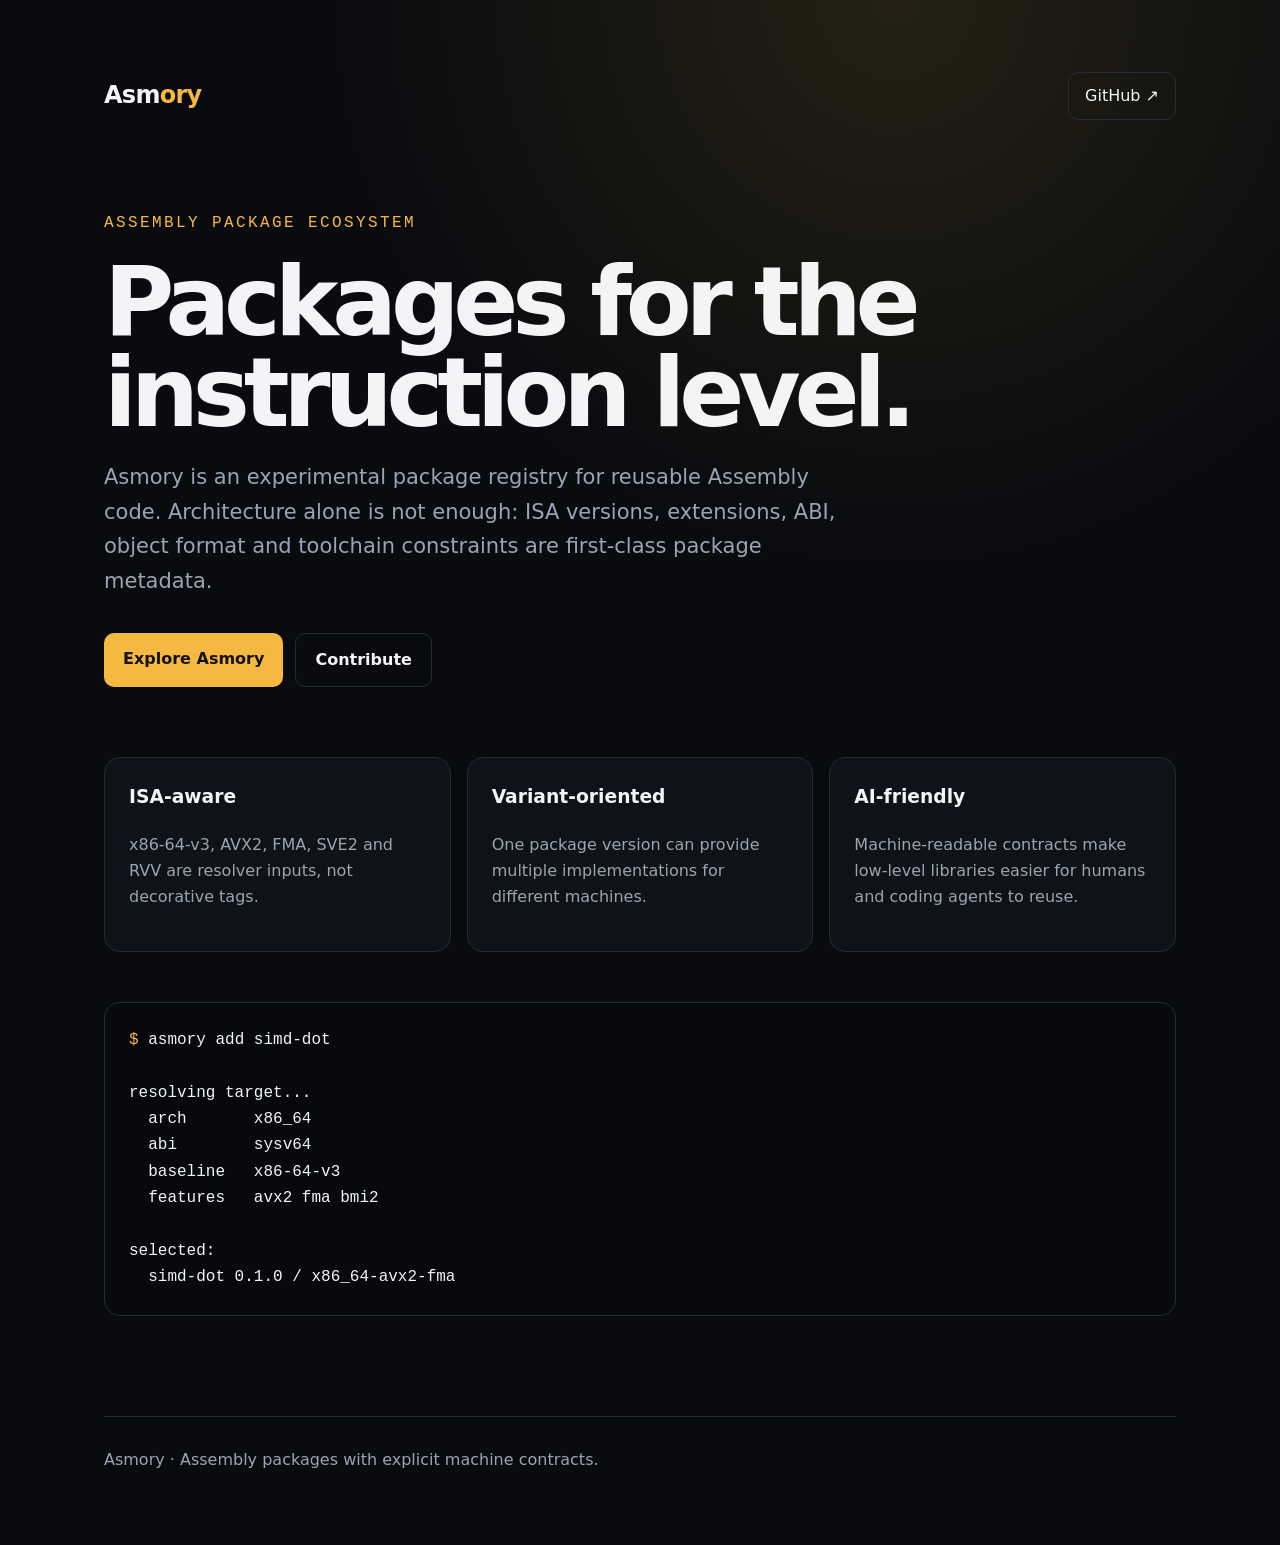
==== site/index.html @ ff079c2b "feat: bootstrap Asmory public project, CI and Pages" ====
<!doctype html>
<html lang="en">
<head>
<meta charset="utf-8">
<meta name="viewport" content="width=device-width,initial-scale=1">
<title>Asmory — Assembly Package Registry</title>
<meta name="description" content="A package registry and ecosystem for reusable Assembly code with explicit ISA and ABI constraints.">
<style>
:root{color-scheme:dark;--bg:#090b0f;--panel:#11151b;--line:#252b35;--text:#f3f4f6;--muted:#9aa4b2;--gold:#f5b942}
*{box-sizing:border-box}body{margin:0;background:radial-gradient(circle at 70% 0,#252013 0,transparent 35rem),var(--bg);color:var(--text);font:16px/1.65 system-ui,-apple-system,BlinkMacSystemFont,"Segoe UI",sans-serif}
main{max-width:1120px;margin:auto;padding:72px 24px}nav{display:flex;align-items:center;justify-content:space-between;margin-bottom:90px}
.logo{font-weight:800;font-size:24px;letter-spacing:-.03em}.logo span{color:var(--gold)}a{color:inherit;text-decoration:none}.github{border:1px solid var(--line);padding:10px 16px;border-radius:10px}
.hero{max-width:880px}.kicker{color:var(--gold);font-family:monospace;text-transform:uppercase;letter-spacing:.15em}
h1{font-size:clamp(48px,9vw,96px);line-height:.95;letter-spacing:-.065em;margin:20px 0}.lead{font-size:21px;color:var(--muted);max-width:760px}
.actions{display:flex;gap:12px;margin:34px 0 70px;flex-wrap:wrap}.button{padding:13px 19px;border-radius:10px;background:var(--gold);color:#16120a;font-weight:750}.button.secondary{background:transparent;color:var(--text);border:1px solid var(--line)}
.grid{display:grid;grid-template-columns:repeat(3,1fr);gap:16px}.card{background:rgba(17,21,27,.82);border:1px solid var(--line);border-radius:16px;padding:24px}.card h3{margin-top:0}.card p{color:var(--muted)}
code,pre{font-family:"JetBrains Mono","SFMono-Regular",Consolas,monospace}pre{background:#07090c;border:1px solid var(--line);border-radius:16px;padding:24px;overflow:auto;margin-top:50px}.gold{color:var(--gold)}
footer{margin-top:100px;padding-top:30px;border-top:1px solid var(--line);color:var(--muted)}@media(max-width:760px){.grid{grid-template-columns:1fr}nav{margin-bottom:55px}}
</style>
</head>
<body>
<main>
<nav>
  <div class="logo">Asm<span>ory</span></div>
  <a class="github" href="https://github.com/Asmory/Asmory">GitHub ↗</a>
</nav>
<section class="hero">
<div class="kicker">Assembly package ecosystem</div>
<h1>Packages for the instruction level.</h1>
<p class="lead">Asmory is an experimental package registry for reusable Assembly code. Architecture alone is not enough: ISA versions, extensions, ABI, object format and toolchain constraints are first-class package metadata.</p>
<div class="actions">
<a class="button" href="https://github.com/Asmory/Asmory">Explore Asmory</a>
<a class="button secondary" href="https://github.com/Asmory/Asmory/blob/main/CONTRIBUTING.md">Contribute</a>
</div>
</section>
<div class="grid">
<div class="card"><h3>ISA-aware</h3><p>x86-64-v3, AVX2, FMA, SVE2 and RVV are resolver inputs, not decorative tags.</p></div>
<div class="card"><h3>Variant-oriented</h3><p>One package version can provide multiple implementations for different machines.</p></div>
<div class="card"><h3>AI-friendly</h3><p>Machine-readable contracts make low-level libraries easier for humans and coding agents to reuse.</p></div>
</div>
<pre><span class="gold">$</span> asmory add simd-dot

resolving target...
  arch       x86_64
  abi        sysv64
  baseline   x86-64-v3
  features   avx2 fma bmi2

selected:
  simd-dot 0.1.0 / x86_64-avx2-fma</pre>
<footer>Asmory · Assembly packages with explicit machine contracts.</footer>
</main>
</body>
</html>
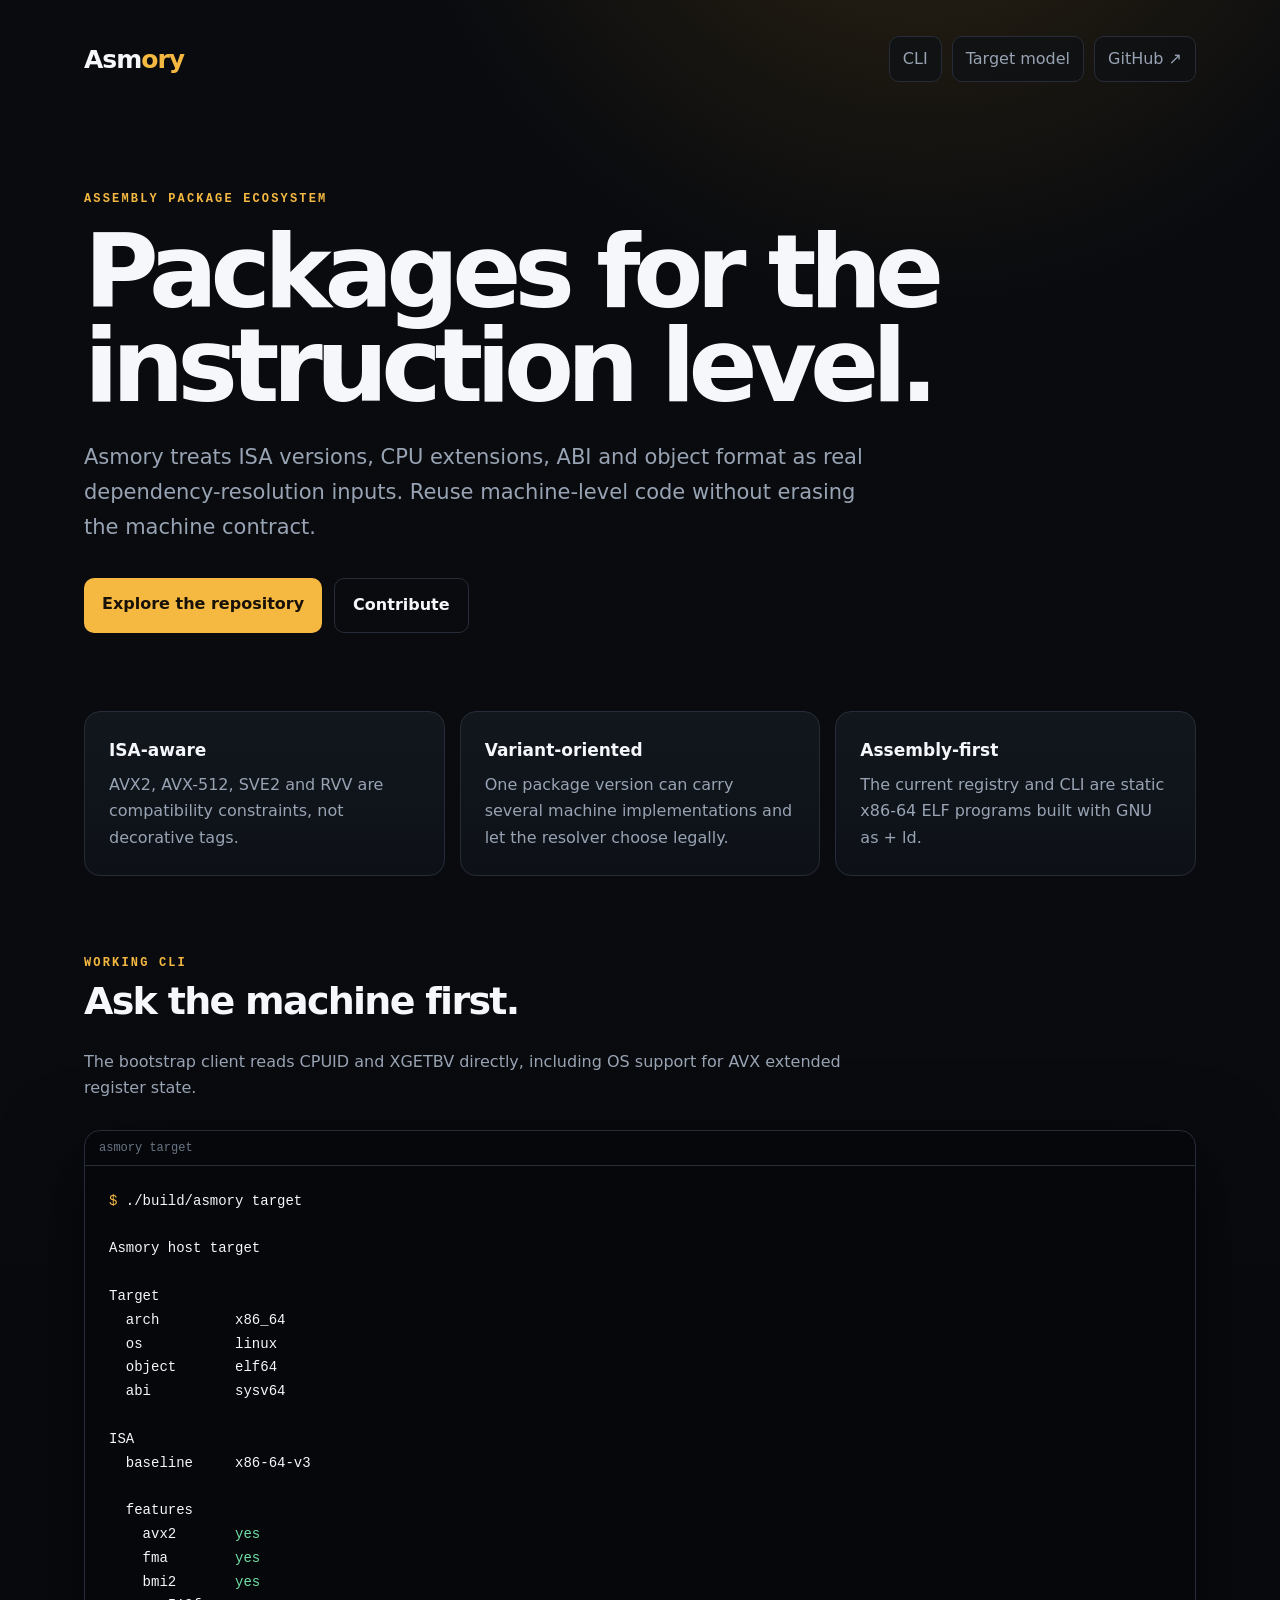
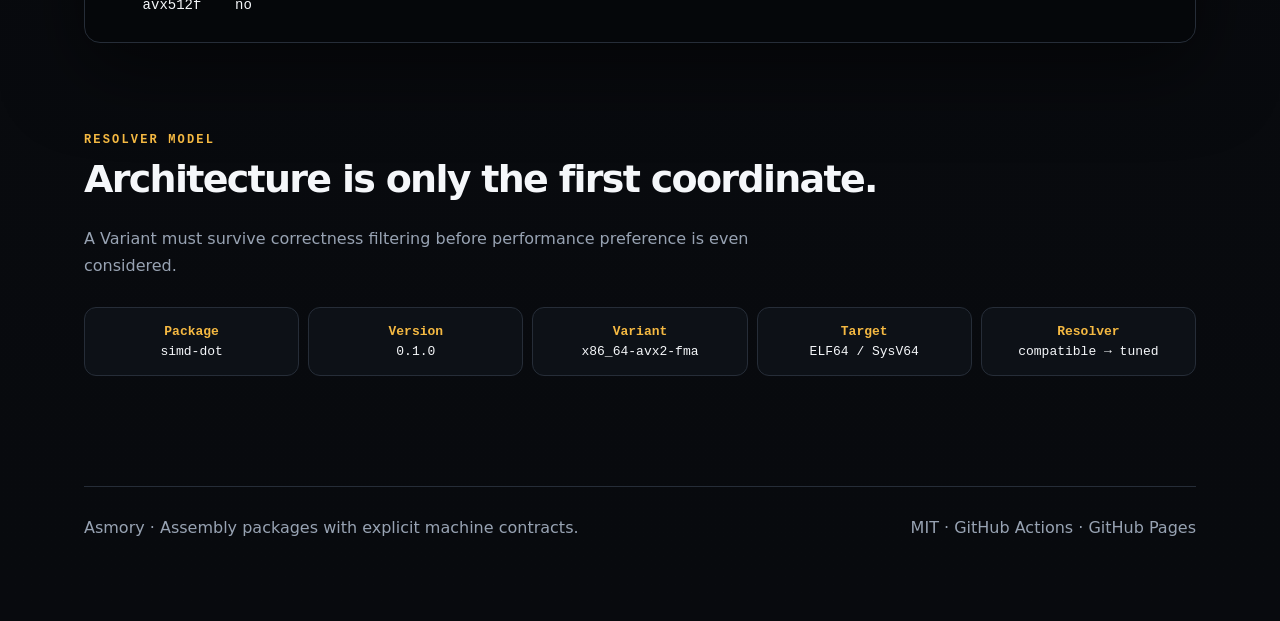
==== commit 764bd03f: "feat: add Assembly CLI target detection and release pipeline" ====
--- a/site/index.html
+++ b/site/index.html
@@ -3,52 +3,34 @@
 <head>
 <meta charset="utf-8">
 <meta name="viewport" content="width=device-width,initial-scale=1">
-<title>Asmory — Assembly Package Registry</title>
-<meta name="description" content="A package registry and ecosystem for reusable Assembly code with explicit ISA and ABI constraints.">
+<title>Asmory — Packages for the instruction level</title>
+<meta name="description" content="Assembly package registry with ISA-aware target and Variant resolution.">
 <style>
-:root{color-scheme:dark;--bg:#090b0f;--panel:#11151b;--line:#252b35;--text:#f3f4f6;--muted:#9aa4b2;--gold:#f5b942}
-*{box-sizing:border-box}body{margin:0;background:radial-gradient(circle at 70% 0,#252013 0,transparent 35rem),var(--bg);color:var(--text);font:16px/1.65 system-ui,-apple-system,BlinkMacSystemFont,"Segoe UI",sans-serif}
-main{max-width:1120px;margin:auto;padding:72px 24px}nav{display:flex;align-items:center;justify-content:space-between;margin-bottom:90px}
-.logo{font-weight:800;font-size:24px;letter-spacing:-.03em}.logo span{color:var(--gold)}a{color:inherit;text-decoration:none}.github{border:1px solid var(--line);padding:10px 16px;border-radius:10px}
-.hero{max-width:880px}.kicker{color:var(--gold);font-family:monospace;text-transform:uppercase;letter-spacing:.15em}
-h1{font-size:clamp(48px,9vw,96px);line-height:.95;letter-spacing:-.065em;margin:20px 0}.lead{font-size:21px;color:var(--muted);max-width:760px}
-.actions{display:flex;gap:12px;margin:34px 0 70px;flex-wrap:wrap}.button{padding:13px 19px;border-radius:10px;background:var(--gold);color:#16120a;font-weight:750}.button.secondary{background:transparent;color:var(--text);border:1px solid var(--line)}
-.grid{display:grid;grid-template-columns:repeat(3,1fr);gap:16px}.card{background:rgba(17,21,27,.82);border:1px solid var(--line);border-radius:16px;padding:24px}.card h3{margin-top:0}.card p{color:var(--muted)}
-code,pre{font-family:"JetBrains Mono","SFMono-Regular",Consolas,monospace}pre{background:#07090c;border:1px solid var(--line);border-radius:16px;padding:24px;overflow:auto;margin-top:50px}.gold{color:var(--gold)}
-footer{margin-top:100px;padding-top:30px;border-top:1px solid var(--line);color:var(--muted)}@media(max-width:760px){.grid{grid-template-columns:1fr}nav{margin-bottom:55px}}
+:root{color-scheme:dark;--bg:#080a0e;--panel:#11151b;--panel2:#0d1117;--line:#262d38;--text:#f5f7fa;--muted:#98a3b3;--gold:#f5b942;--gold2:#d9961e;--green:#6fe0a7}*{box-sizing:border-box}html{scroll-behavior:smooth}body{margin:0;background:radial-gradient(circle at 72% -10%,#302613 0,transparent 33rem),linear-gradient(180deg,#090b0f,var(--bg));color:var(--text);font:16px/1.65 Inter,system-ui,-apple-system,BlinkMacSystemFont,"Segoe UI",sans-serif}a{color:inherit;text-decoration:none}main{max-width:1160px;margin:auto;padding:36px 24px 80px}nav{display:flex;align-items:center;justify-content:space-between;gap:20px}.brand{font-size:25px;font-weight:850;letter-spacing:-.04em}.brand span,.gold{color:var(--gold)}.navlinks{display:flex;gap:10px;align-items:center}.chip{border:1px solid var(--line);background:#0c0f14aa;padding:9px 13px;border-radius:10px;color:var(--muted)}.hero{padding:110px 0 78px;max-width:920px}.kicker{color:var(--gold);font:700 12px/1.2 ui-monospace,SFMono-Regular,Consolas,monospace;letter-spacing:.18em;text-transform:uppercase}h1{font-size:clamp(52px,9vw,102px);line-height:.92;letter-spacing:-.07em;margin:18px 0 28px}.lead{font-size:21px;color:var(--muted);max-width:790px}.actions{display:flex;gap:12px;flex-wrap:wrap;margin-top:34px}.btn{background:var(--gold);color:#171108;padding:13px 18px;border-radius:10px;font-weight:800}.btn.alt{background:transparent;color:var(--text);border:1px solid var(--line)}.grid{display:grid;grid-template-columns:repeat(3,1fr);gap:15px}.card{padding:24px;background:linear-gradient(180deg,#12171e,#0d1117);border:1px solid var(--line);border-radius:16px}.card h3{margin:0 0 8px;font-size:17px}.card p{color:var(--muted);margin:0}.section{padding:80px 0 10px}.section h2{font-size:38px;letter-spacing:-.045em;margin:0 0 12px}.section>p{color:var(--muted);max-width:760px}.terminal{margin-top:28px;background:#05070a;border:1px solid var(--line);border-radius:16px;overflow:hidden;box-shadow:0 25px 80px #0008}.termbar{padding:10px 14px;border-bottom:1px solid var(--line);color:#697585;font:12px ui-monospace,monospace}.terminal pre{margin:0;padding:24px;overflow:auto;font:14px/1.7 ui-monospace,SFMono-Regular,Consolas,monospace}.ok{color:var(--green)}.flow{display:grid;grid-template-columns:repeat(5,1fr);gap:9px;margin-top:28px}.flow div{border:1px solid var(--line);background:var(--panel2);border-radius:12px;padding:16px;text-align:center;font:13px ui-monospace,monospace}.flow b{display:block;color:var(--gold);margin-bottom:5px}footer{margin-top:100px;padding-top:28px;border-top:1px solid var(--line);display:flex;justify-content:space-between;color:var(--muted);gap:20px;flex-wrap:wrap}@media(max-width:800px){.grid{grid-template-columns:1fr}.flow{grid-template-columns:1fr}.hero{padding-top:72px}.navlinks .hide{display:none}}
 </style>
 </head>
-<body>
-<main>
-<nav>
-  <div class="logo">Asm<span>ory</span></div>
-  <a class="github" href="https://github.com/Asmory/Asmory">GitHub ↗</a>
-</nav>
-<section class="hero">
-<div class="kicker">Assembly package ecosystem</div>
-<h1>Packages for the instruction level.</h1>
-<p class="lead">Asmory is an experimental package registry for reusable Assembly code. Architecture alone is not enough: ISA versions, extensions, ABI, object format and toolchain constraints are first-class package metadata.</p>
-<div class="actions">
-<a class="button" href="https://github.com/Asmory/Asmory">Explore Asmory</a>
-<a class="button secondary" href="https://github.com/Asmory/Asmory/blob/main/CONTRIBUTING.md">Contribute</a>
-</div>
-</section>
-<div class="grid">
-<div class="card"><h3>ISA-aware</h3><p>x86-64-v3, AVX2, FMA, SVE2 and RVV are resolver inputs, not decorative tags.</p></div>
-<div class="card"><h3>Variant-oriented</h3><p>One package version can provide multiple implementations for different machines.</p></div>
-<div class="card"><h3>AI-friendly</h3><p>Machine-readable contracts make low-level libraries easier for humans and coding agents to reuse.</p></div>
-</div>
-<pre><span class="gold">$</span> asmory add simd-dot
+<body><main>
+<nav><div class="brand">Asm<span>ory</span></div><div class="navlinks"><a class="chip hide" href="#cli">CLI</a><a class="chip hide" href="#model">Target model</a><a class="chip" href="https://github.com/Asmory/Asmory">GitHub ↗</a></div></nav>
+<section class="hero"><div class="kicker">Assembly package ecosystem</div><h1>Packages for the instruction level.</h1><p class="lead">Asmory treats ISA versions, CPU extensions, ABI and object format as real dependency-resolution inputs. Reuse machine-level code without erasing the machine contract.</p><div class="actions"><a class="btn" href="https://github.com/Asmory/Asmory">Explore the repository</a><a class="btn alt" href="https://github.com/Asmory/Asmory/blob/main/CONTRIBUTING.md">Contribute</a></div></section>
+<div class="grid"><div class="card"><h3>ISA-aware</h3><p>AVX2, AVX-512, SVE2 and RVV are compatibility constraints, not decorative tags.</p></div><div class="card"><h3>Variant-oriented</h3><p>One package version can carry several machine implementations and let the resolver choose legally.</p></div><div class="card"><h3>Assembly-first</h3><p>The current registry and CLI are static x86-64 ELF programs built with GNU as + ld.</p></div></div>
+<section class="section" id="cli"><div class="kicker">Working CLI</div><h2>Ask the machine first.</h2><p>The bootstrap client reads CPUID and XGETBV directly, including OS support for AVX extended register state.</p><div class="terminal"><div class="termbar">asmory target</div><pre><span class="gold">$</span> ./build/asmory target
 
-resolving target...
-  arch       x86_64
-  abi        sysv64
-  baseline   x86-64-v3
-  features   avx2 fma bmi2
+Asmory host target
 
-selected:
-  simd-dot 0.1.0 / x86_64-avx2-fma</pre>
-<footer>Asmory · Assembly packages with explicit machine contracts.</footer>
-</main>
-</body>
-</html>
+Target
+  arch         x86_64
+  os           linux
+  object       elf64
+  abi          sysv64
+
+ISA
+  baseline     x86-64-v3
+
+  features
+    avx2       <span class="ok">yes</span>
+    fma        <span class="ok">yes</span>
+    bmi2       <span class="ok">yes</span>
+    avx512f    no</pre></div></section>
+<section class="section" id="model"><div class="kicker">Resolver model</div><h2>Architecture is only the first coordinate.</h2><p>A Variant must survive correctness filtering before performance preference is even considered.</p><div class="flow"><div><b>Package</b>simd-dot</div><div><b>Version</b>0.1.0</div><div><b>Variant</b>x86_64-avx2-fma</div><div><b>Target</b>ELF64 / SysV64</div><div><b>Resolver</b>compatible → tuned</div></div></section>
+<footer><span>Asmory · Assembly packages with explicit machine contracts.</span><span>MIT · GitHub Actions · GitHub Pages</span></footer>
+</main></body></html>
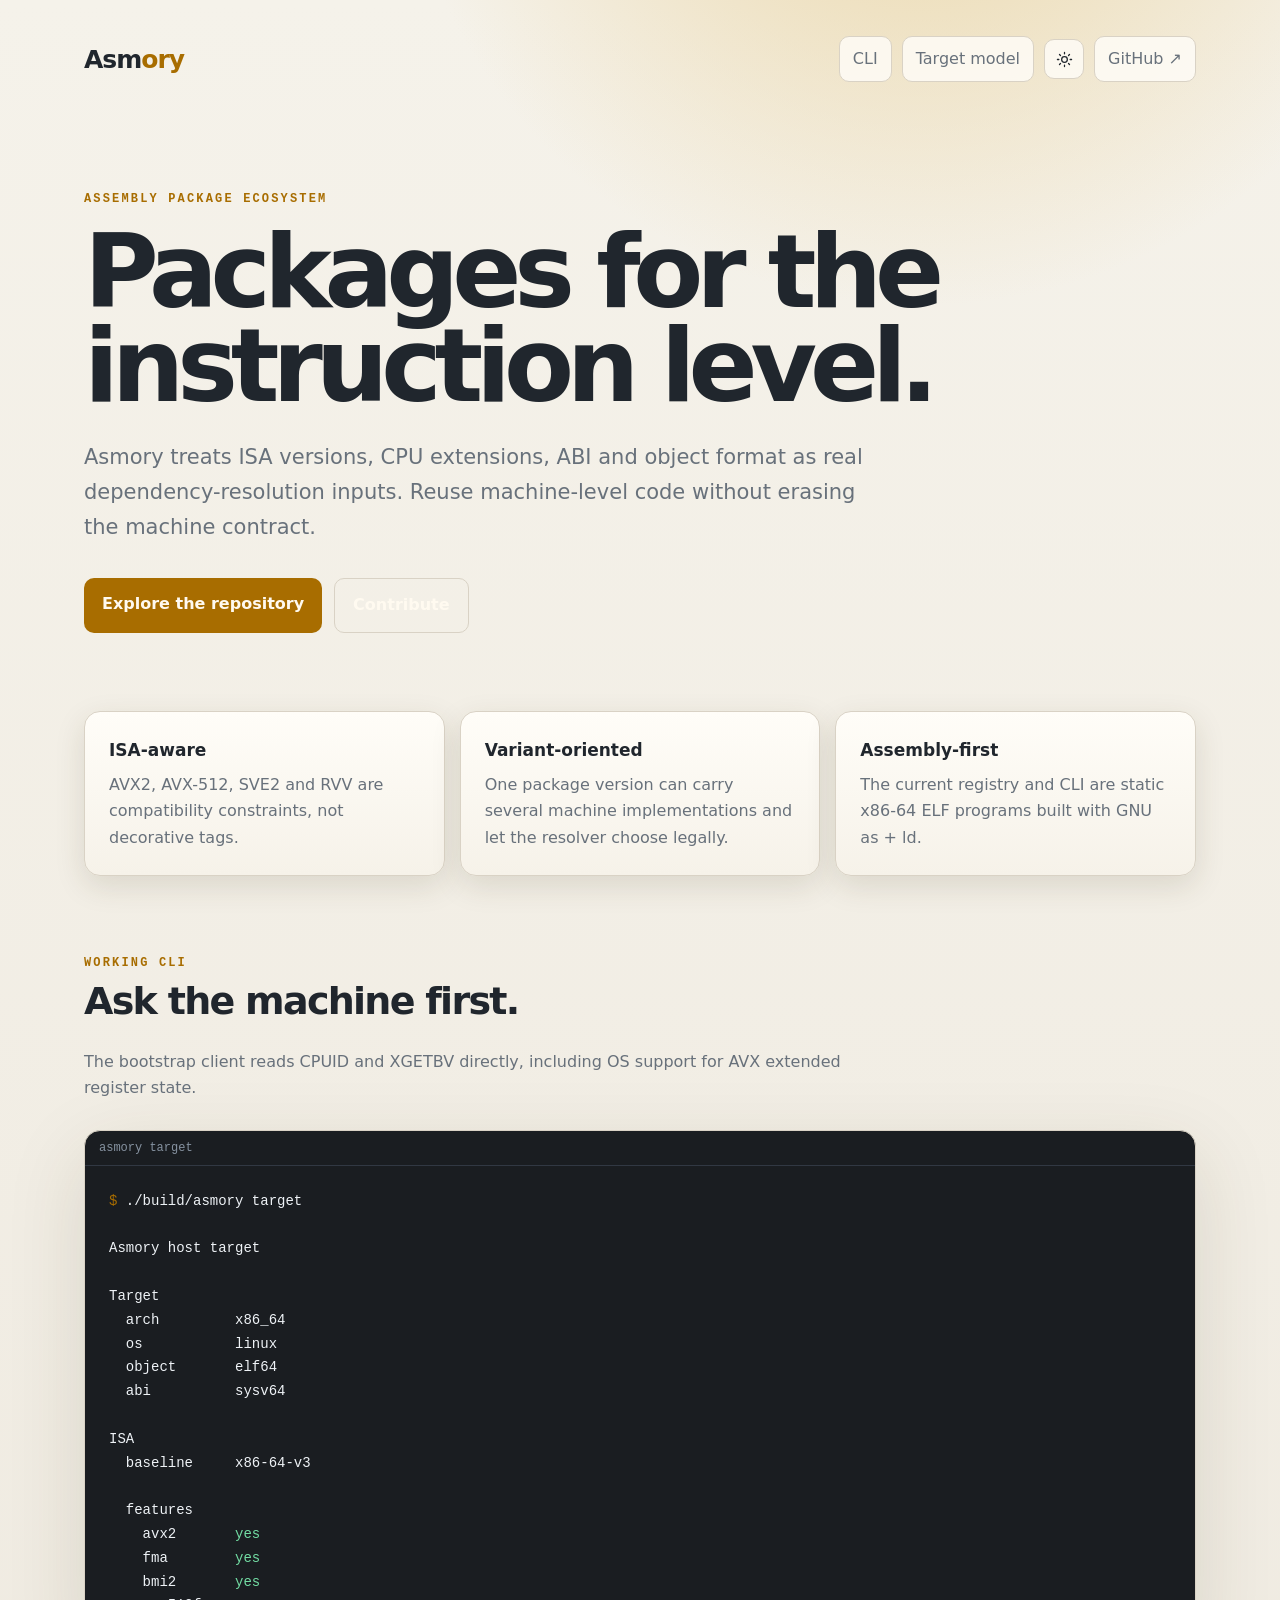
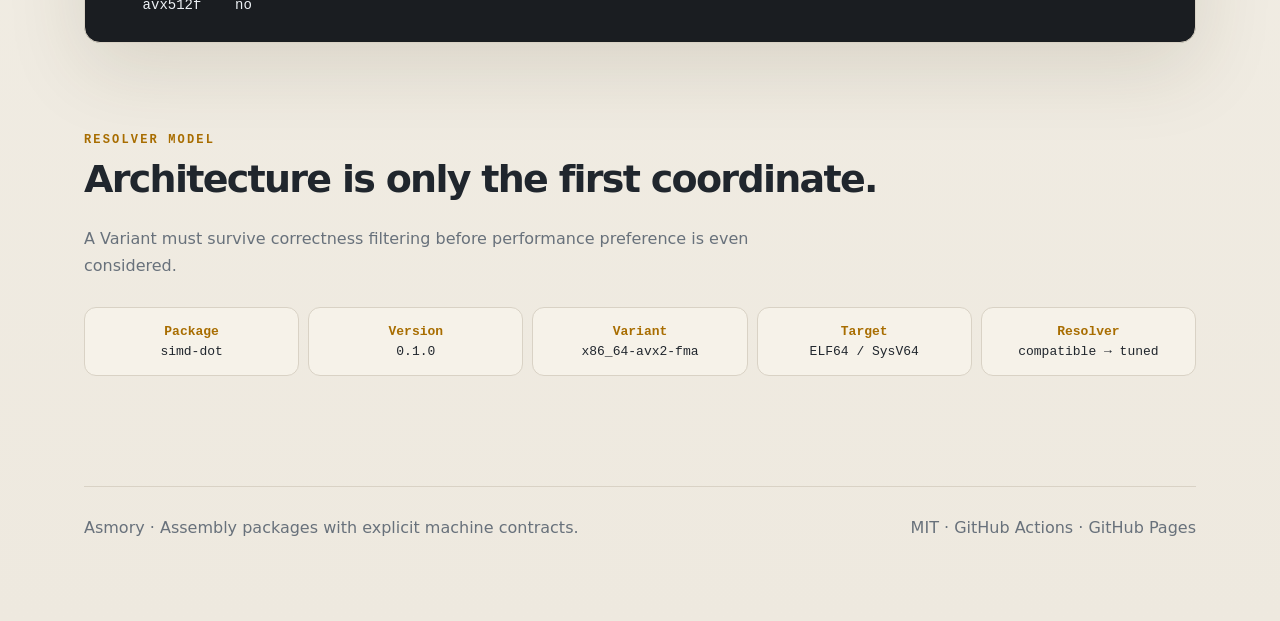
==== commit 55ba46e0: "feat: add persistent dark and light website themes" ====
--- a/site/index.html
+++ b/site/index.html
@@ -3,17 +3,54 @@
 <head>
 <meta charset="utf-8">
 <meta name="viewport" content="width=device-width,initial-scale=1">
+<meta name="theme-color" content="#080a0d">
 <title>Asmory — Packages for the instruction level</title>
 <meta name="description" content="Assembly package registry with ISA-aware target and Variant resolution.">
-<style>
-:root{color-scheme:dark;--bg:#080a0e;--panel:#11151b;--panel2:#0d1117;--line:#262d38;--text:#f5f7fa;--muted:#98a3b3;--gold:#f5b942;--gold2:#d9961e;--green:#6fe0a7}*{box-sizing:border-box}html{scroll-behavior:smooth}body{margin:0;background:radial-gradient(circle at 72% -10%,#302613 0,transparent 33rem),linear-gradient(180deg,#090b0f,var(--bg));color:var(--text);font:16px/1.65 Inter,system-ui,-apple-system,BlinkMacSystemFont,"Segoe UI",sans-serif}a{color:inherit;text-decoration:none}main{max-width:1160px;margin:auto;padding:36px 24px 80px}nav{display:flex;align-items:center;justify-content:space-between;gap:20px}.brand{font-size:25px;font-weight:850;letter-spacing:-.04em}.brand span,.gold{color:var(--gold)}.navlinks{display:flex;gap:10px;align-items:center}.chip{border:1px solid var(--line);background:#0c0f14aa;padding:9px 13px;border-radius:10px;color:var(--muted)}.hero{padding:110px 0 78px;max-width:920px}.kicker{color:var(--gold);font:700 12px/1.2 ui-monospace,SFMono-Regular,Consolas,monospace;letter-spacing:.18em;text-transform:uppercase}h1{font-size:clamp(52px,9vw,102px);line-height:.92;letter-spacing:-.07em;margin:18px 0 28px}.lead{font-size:21px;color:var(--muted);max-width:790px}.actions{display:flex;gap:12px;flex-wrap:wrap;margin-top:34px}.btn{background:var(--gold);color:#171108;padding:13px 18px;border-radius:10px;font-weight:800}.btn.alt{background:transparent;color:var(--text);border:1px solid var(--line)}.grid{display:grid;grid-template-columns:repeat(3,1fr);gap:15px}.card{padding:24px;background:linear-gradient(180deg,#12171e,#0d1117);border:1px solid var(--line);border-radius:16px}.card h3{margin:0 0 8px;font-size:17px}.card p{color:var(--muted);margin:0}.section{padding:80px 0 10px}.section h2{font-size:38px;letter-spacing:-.045em;margin:0 0 12px}.section>p{color:var(--muted);max-width:760px}.terminal{margin-top:28px;background:#05070a;border:1px solid var(--line);border-radius:16px;overflow:hidden;box-shadow:0 25px 80px #0008}.termbar{padding:10px 14px;border-bottom:1px solid var(--line);color:#697585;font:12px ui-monospace,monospace}.terminal pre{margin:0;padding:24px;overflow:auto;font:14px/1.7 ui-monospace,SFMono-Regular,Consolas,monospace}.ok{color:var(--green)}.flow{display:grid;grid-template-columns:repeat(5,1fr);gap:9px;margin-top:28px}.flow div{border:1px solid var(--line);background:var(--panel2);border-radius:12px;padding:16px;text-align:center;font:13px ui-monospace,monospace}.flow b{display:block;color:var(--gold);margin-bottom:5px}footer{margin-top:100px;padding-top:28px;border-top:1px solid var(--line);display:flex;justify-content:space-between;color:var(--muted);gap:20px;flex-wrap:wrap}@media(max-width:800px){.grid{grid-template-columns:1fr}.flow{grid-template-columns:1fr}.hero{padding-top:72px}.navlinks .hide{display:none}}
-</style>
+<script>
+try{
+  const t=localStorage.getItem('asmory-theme');
+  if(t==='light'||t==='dark') document.documentElement.dataset.theme=t;
+}catch(_){}
+</script>
+<link rel="stylesheet" href="./style.css">
 </head>
 <body><main>
-<nav><div class="brand">Asm<span>ory</span></div><div class="navlinks"><a class="chip hide" href="#cli">CLI</a><a class="chip hide" href="#model">Target model</a><a class="chip" href="https://github.com/Asmory/Asmory">GitHub ↗</a></div></nav>
-<section class="hero"><div class="kicker">Assembly package ecosystem</div><h1>Packages for the instruction level.</h1><p class="lead">Asmory treats ISA versions, CPU extensions, ABI and object format as real dependency-resolution inputs. Reuse machine-level code without erasing the machine contract.</p><div class="actions"><a class="btn" href="https://github.com/Asmory/Asmory">Explore the repository</a><a class="btn alt" href="https://github.com/Asmory/Asmory/blob/main/CONTRIBUTING.md">Contribute</a></div></section>
-<div class="grid"><div class="card"><h3>ISA-aware</h3><p>AVX2, AVX-512, SVE2 and RVV are compatibility constraints, not decorative tags.</p></div><div class="card"><h3>Variant-oriented</h3><p>One package version can carry several machine implementations and let the resolver choose legally.</p></div><div class="card"><h3>Assembly-first</h3><p>The current registry and CLI are static x86-64 ELF programs built with GNU as + ld.</p></div></div>
-<section class="section" id="cli"><div class="kicker">Working CLI</div><h2>Ask the machine first.</h2><p>The bootstrap client reads CPUID and XGETBV directly, including OS support for AVX extended register state.</p><div class="terminal"><div class="termbar">asmory target</div><pre><span class="gold">$</span> ./build/asmory target
+<nav>
+  <div class="brand">Asm<span>ory</span></div>
+  <div class="navlinks">
+    <a class="chip hide" href="#cli">CLI</a>
+    <a class="chip hide" href="#model">Target model</a>
+    <button class="theme-toggle" type="button" data-theme-toggle title="Toggle theme">
+      <svg class="sun" viewBox="0 0 24 24" aria-hidden="true"><circle cx="12" cy="12" r="4"></circle><path d="M12 2v2M12 20v2M4.93 4.93l1.41 1.41M17.66 17.66l1.41 1.41M2 12h2M20 12h2M4.93 19.07l1.41-1.41M17.66 6.34l1.41-1.41"></path></svg>
+      <svg class="moon" viewBox="0 0 24 24" aria-hidden="true"><path d="M20.2 15.3A8.3 8.3 0 0 1 8.7 3.8 8.7 8.7 0 1 0 20.2 15.3Z"></path></svg>
+    </button>
+    <a class="chip" href="https://github.com/Asmory/Asmory">GitHub ↗</a>
+  </div>
+</nav>
+
+<section class="hero">
+  <div class="kicker">Assembly package ecosystem</div>
+  <h1>Packages for the instruction level.</h1>
+  <p class="lead">Asmory treats ISA versions, CPU extensions, ABI and object format as real dependency-resolution inputs. Reuse machine-level code without erasing the machine contract.</p>
+  <div class="actions">
+    <a class="btn" href="https://github.com/Asmory/Asmory">Explore the repository</a>
+    <a class="btn alt" href="https://github.com/Asmory/Asmory/blob/main/CONTRIBUTING.md">Contribute</a>
+  </div>
+</section>
+
+<div class="grid">
+  <div class="card"><h3>ISA-aware</h3><p>AVX2, AVX-512, SVE2 and RVV are compatibility constraints, not decorative tags.</p></div>
+  <div class="card"><h3>Variant-oriented</h3><p>One package version can carry several machine implementations and let the resolver choose legally.</p></div>
+  <div class="card"><h3>Assembly-first</h3><p>The current registry and CLI are static x86-64 ELF programs built with GNU as + ld.</p></div>
+</div>
+
+<section class="section" id="cli">
+  <div class="kicker">Working CLI</div>
+  <h2>Ask the machine first.</h2>
+  <p>The bootstrap client reads CPUID and XGETBV directly, including OS support for AVX extended register state.</p>
+  <div class="terminal">
+    <div class="termbar">asmory target</div>
+    <pre><span class="gold">$</span> ./build/asmory target
 
 Asmory host target
 
@@ -30,7 +67,28 @@
     avx2       <span class="ok">yes</span>
     fma        <span class="ok">yes</span>
     bmi2       <span class="ok">yes</span>
-    avx512f    no</pre></div></section>
-<section class="section" id="model"><div class="kicker">Resolver model</div><h2>Architecture is only the first coordinate.</h2><p>A Variant must survive correctness filtering before performance preference is even considered.</p><div class="flow"><div><b>Package</b>simd-dot</div><div><b>Version</b>0.1.0</div><div><b>Variant</b>x86_64-avx2-fma</div><div><b>Target</b>ELF64 / SysV64</div><div><b>Resolver</b>compatible → tuned</div></div></section>
-<footer><span>Asmory · Assembly packages with explicit machine contracts.</span><span>MIT · GitHub Actions · GitHub Pages</span></footer>
-</main></body></html>
+    avx512f    no</pre>
+  </div>
+</section>
+
+<section class="section" id="model">
+  <div class="kicker">Resolver model</div>
+  <h2>Architecture is only the first coordinate.</h2>
+  <p>A Variant must survive correctness filtering before performance preference is even considered.</p>
+  <div class="flow">
+    <div><b>Package</b>simd-dot</div>
+    <div><b>Version</b>0.1.0</div>
+    <div><b>Variant</b>x86_64-avx2-fma</div>
+    <div><b>Target</b>ELF64 / SysV64</div>
+    <div><b>Resolver</b>compatible → tuned</div>
+  </div>
+</section>
+
+<footer>
+  <span>Asmory · Assembly packages with explicit machine contracts.</span>
+  <span>MIT · GitHub Actions · GitHub Pages</span>
+</footer>
+</main>
+<script src="./theme.js"></script>
+</body>
+</html>
--- a/site/style.css
+++ b/site/style.css
@@ -0,0 +1,89 @@
+:root{
+  color-scheme:dark;
+  --bg:#080a0d;
+  --bg2:#0c1015;
+  --glow:#302510;
+  --panel:#10151b;
+  --panel2:#0c1015;
+  --line:#28313c;
+  --text:#f3f6f9;
+  --muted:#98a4b3;
+  --accent:#f2b84b;
+  --accent-strong:#ffc95f;
+  --green:#6fd8a1;
+  --terminal:#06080b;
+  --shadow:rgba(0,0,0,.5);
+}
+:root[data-theme="light"]{
+  color-scheme:light;
+  --bg:#f5f2ea;
+  --bg2:#eee9df;
+  --glow:#ead5a4;
+  --panel:#fffdf8;
+  --panel2:#f6f2e9;
+  --line:#d9d2c5;
+  --text:#20262d;
+  --muted:#68717b;
+  --accent:#a86d00;
+  --accent-strong:#805100;
+  --green:#247a4b;
+  --terminal:#1a1d21;
+  --shadow:rgba(65,51,26,.13);
+}
+@media(prefers-color-scheme:light){
+  :root:not([data-theme]){
+    color-scheme:light;
+    --bg:#f5f2ea;--bg2:#eee9df;--glow:#ead5a4;--panel:#fffdf8;--panel2:#f6f2e9;
+    --line:#d9d2c5;--text:#20262d;--muted:#68717b;--accent:#a86d00;--accent-strong:#805100;
+    --green:#247a4b;--terminal:#1a1d21;--shadow:rgba(65,51,26,.13);
+  }
+}
+*{box-sizing:border-box}
+html{scroll-behavior:smooth}
+body{
+  margin:0;
+  background:radial-gradient(circle at 72% -10%,var(--glow) 0,transparent 33rem),linear-gradient(180deg,var(--bg),var(--bg2));
+  color:var(--text);
+  font:16px/1.65 Inter,system-ui,-apple-system,BlinkMacSystemFont,"Segoe UI",sans-serif;
+  min-height:100vh;
+}
+a{color:inherit;text-decoration:none}
+main{max-width:1160px;margin:auto;padding:36px 24px 80px}
+nav{display:flex;align-items:center;justify-content:space-between;gap:20px}
+.brand{font-size:25px;font-weight:850;letter-spacing:-.04em}.brand span,.gold{color:var(--accent)}
+.navlinks{display:flex;gap:10px;align-items:center}
+.chip,.theme-toggle{
+  border:1px solid var(--line);background:color-mix(in srgb,var(--panel) 82%,transparent);
+  padding:9px 13px;border-radius:10px;color:var(--muted)
+}
+.chip:hover{color:var(--text);border-color:color-mix(in srgb,var(--accent) 40%,var(--line))}
+.theme-toggle{
+  width:40px;height:40px;padding:0;display:grid;place-items:center;cursor:pointer;color:var(--text)
+}
+.theme-toggle svg{width:17px;height:17px;fill:none;stroke:currentColor;stroke-width:1.8;stroke-linecap:round;stroke-linejoin:round}
+.theme-toggle .sun,.theme-toggle .moon{display:none}
+:root[data-theme="light"] .theme-toggle .sun{display:block}
+:root[data-theme="dark"] .theme-toggle .moon{display:block}
+@media(prefers-color-scheme:light){:root:not([data-theme]) .theme-toggle .sun{display:block}}
+@media(prefers-color-scheme:dark){:root:not([data-theme]) .theme-toggle .moon{display:block}}
+.hero{padding:110px 0 78px;max-width:920px}
+.kicker{color:var(--accent);font:700 12px/1.2 ui-monospace,SFMono-Regular,Consolas,monospace;letter-spacing:.18em;text-transform:uppercase}
+h1{font-size:clamp(52px,9vw,102px);line-height:.92;letter-spacing:-.07em;margin:18px 0 28px}
+.lead{font-size:21px;color:var(--muted);max-width:790px}
+.actions{display:flex;gap:12px;flex-wrap:wrap;margin-top:34px}
+.btn{background:var(--accent);color:#171108;padding:13px 18px;border-radius:10px;font-weight:800}
+:root[data-theme="light"] .btn{color:#fffaf0}
+@media(prefers-color-scheme:light){:root:not([data-theme]) .btn{color:#fffaf0}}
+.btn.alt{background:transparent;color:var(--text);border:1px solid var(--line)}
+.grid{display:grid;grid-template-columns:repeat(3,1fr);gap:15px}
+.card{padding:24px;background:linear-gradient(180deg,var(--panel),var(--panel2));border:1px solid var(--line);border-radius:16px;box-shadow:0 10px 30px var(--shadow)}
+.card h3{margin:0 0 8px;font-size:17px}.card p{color:var(--muted);margin:0}
+.section{padding:80px 0 10px}.section h2{font-size:38px;letter-spacing:-.045em;margin:0 0 12px}.section>p{color:var(--muted);max-width:760px}
+.terminal{margin-top:28px;background:var(--terminal);border:1px solid var(--line);border-radius:16px;overflow:hidden;box-shadow:0 25px 80px var(--shadow);color:#eef2f6}
+.termbar{padding:10px 14px;border-bottom:1px solid #313843;color:#8692a0;font:12px ui-monospace,monospace}
+.terminal pre{margin:0;padding:24px;overflow:auto;font:14px/1.7 ui-monospace,SFMono-Regular,Consolas,monospace}
+.ok{color:#72dca3}.flow{display:grid;grid-template-columns:repeat(5,1fr);gap:9px;margin-top:28px}
+.flow div{border:1px solid var(--line);background:var(--panel2);border-radius:12px;padding:16px;text-align:center;font:13px ui-monospace,monospace}
+.flow b{display:block;color:var(--accent);margin-bottom:5px}
+footer{margin-top:100px;padding-top:28px;border-top:1px solid var(--line);display:flex;justify-content:space-between;color:var(--muted);gap:20px;flex-wrap:wrap}
+@media(max-width:800px){.grid{grid-template-columns:1fr}.flow{grid-template-columns:1fr}.hero{padding-top:72px}.navlinks .hide{display:none}}
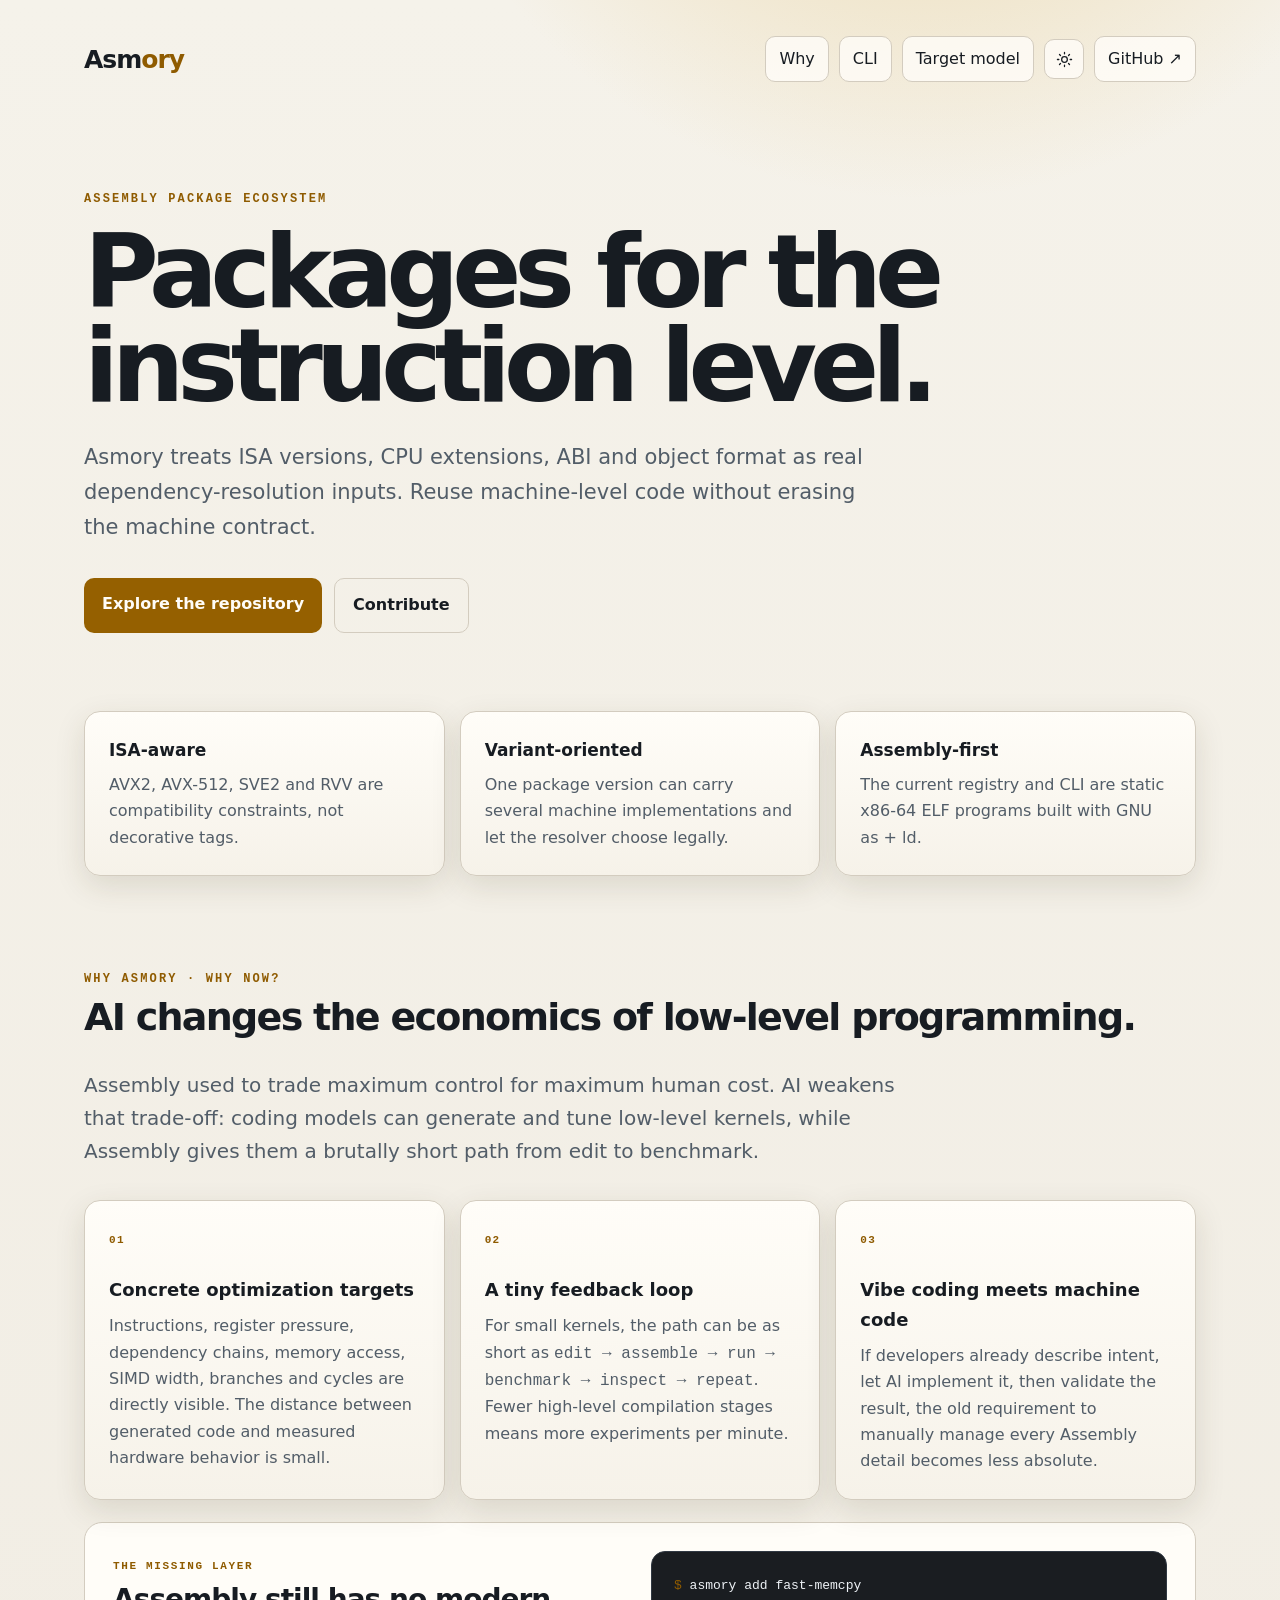
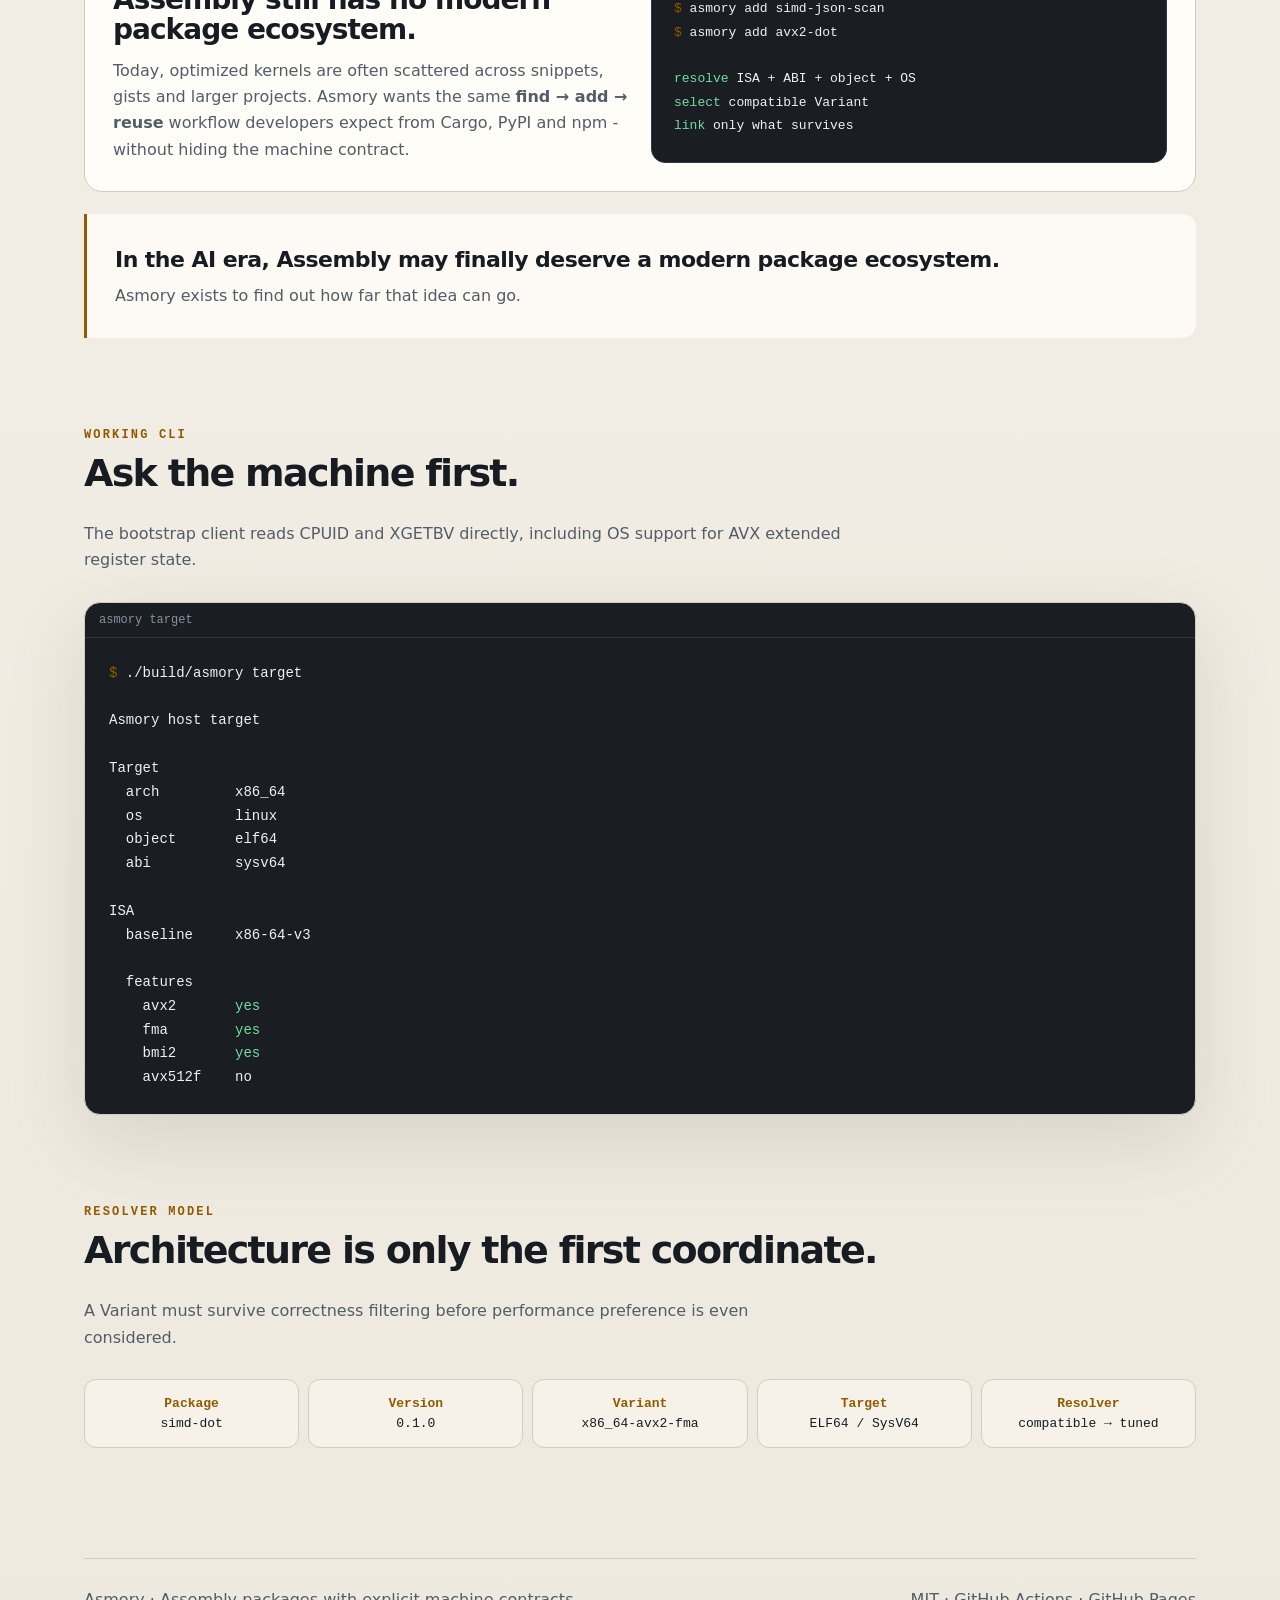
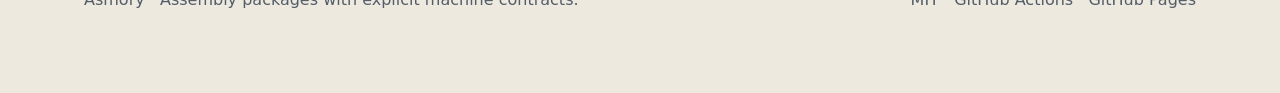
==== commit 7dca4406: "docs: sharpen Why Asmory AI-era thesis" ====
--- a/site/index.html
+++ b/site/index.html
@@ -18,6 +18,7 @@
 <nav>
   <div class="brand">Asm<span>ory</span></div>
   <div class="navlinks">
+    <a class="chip hide" href="#why">Why</a>
     <a class="chip hide" href="#cli">CLI</a>
     <a class="chip hide" href="#model">Target model</a>
     <button class="theme-toggle" type="button" data-theme-toggle title="Toggle theme">
@@ -43,6 +44,54 @@
   <div class="card"><h3>Variant-oriented</h3><p>One package version can carry several machine implementations and let the resolver choose legally.</p></div>
   <div class="card"><h3>Assembly-first</h3><p>The current registry and CLI are static x86-64 ELF programs built with GNU as + ld.</p></div>
 </div>
+
+
+<section class="section why" id="why">
+  <div class="kicker">Why Asmory · Why now?</div>
+  <h2>AI changes the economics of low-level programming.</h2>
+  <p class="why-lead">Assembly used to trade maximum control for maximum human cost. AI weakens that trade-off: coding models can generate and tune low-level kernels, while Assembly gives them a brutally short path from edit to benchmark.</p>
+
+  <div class="why-grid">
+    <article class="why-card">
+      <span class="why-num">01</span>
+      <h3>Concrete optimization targets</h3>
+      <p>Instructions, register pressure, dependency chains, memory access, SIMD width, branches and cycles are directly visible. The distance between generated code and measured hardware behavior is small.</p>
+    </article>
+
+    <article class="why-card">
+      <span class="why-num">02</span>
+      <h3>A tiny feedback loop</h3>
+      <p>For small kernels, the path can be as short as <code>edit → assemble → run → benchmark → inspect → repeat</code>. Fewer high-level compilation stages means more experiments per minute.</p>
+    </article>
+
+    <article class="why-card">
+      <span class="why-num">03</span>
+      <h3>Vibe coding meets machine code</h3>
+      <p>If developers already describe intent, let AI implement it, then validate the result, the old requirement to manually manage every Assembly detail becomes less absolute.</p>
+    </article>
+  </div>
+
+  <div class="why-thesis">
+    <div>
+      <span class="why-label">The missing layer</span>
+      <h3>Assembly still has no modern package ecosystem.</h3>
+      <p>Today, optimized kernels are often scattered across snippets, gists and larger projects. Asmory wants the same <strong>find → add → reuse</strong> workflow developers expect from Cargo, PyPI and npm - without hiding the machine contract.</p>
+    </div>
+    <pre><span class="gold">$</span> asmory add fast-memcpy
+<span class="gold">$</span> asmory add simd-json-scan
+<span class="gold">$</span> asmory add avx2-dot
+
+<span class="ok">resolve</span> ISA + ABI + object + OS
+<span class="ok">select</span> compatible Variant
+<span class="ok">link</span> only what survives</pre>
+  </div>
+
+  <blockquote class="manifesto">
+    <strong>In the AI era, Assembly may finally deserve a modern package ecosystem.</strong>
+    <span>Asmory exists to find out how far that idea can go.</span>
+  </blockquote>
+</section>
+
 
 <section class="section" id="cli">
   <div class="kicker">Working CLI</div>
--- a/site/style.css
+++ b/site/style.css
@@ -87,3 +87,104 @@
 .flow b{display:block;color:var(--accent);margin-bottom:5px}
 footer{margin-top:100px;padding-top:28px;border-top:1px solid var(--line);display:flex;justify-content:space-between;color:var(--muted);gap:20px;flex-wrap:wrap}
 @media(max-width:800px){.grid{grid-template-columns:1fr}.flow{grid-template-columns:1fr}.hero{padding-top:72px}.navlinks .hide{display:none}}
+
+/* ASMORY_PAGES_LIGHT_CONTRAST_V2 */
+
+:root[data-theme="light"]{
+  --text:#171c22;
+  --muted:#525d68;
+  --accent:#8f5b00;
+  --accent-strong:#704600;
+  --line:#d3ccbf;
+}
+
+:root[data-theme="light"] body,
+:root[data-theme="light"] .brand,
+:root[data-theme="light"] .chip,
+:root[data-theme="light"] .theme-toggle,
+:root[data-theme="light"] .btn.alt,
+:root[data-theme="light"] .card h3,
+:root[data-theme="light"] .flow div{
+  color:var(--text);
+}
+
+:root[data-theme="light"] .lead,
+:root[data-theme="light"] .card p,
+:root[data-theme="light"] .section>p,
+:root[data-theme="light"] footer{
+  color:var(--muted);
+}
+
+:root[data-theme="light"] .btn:not(.alt){
+  background:#956000;
+  color:#fffdf8;
+}
+
+:root[data-theme="light"] .btn:not(.alt):hover{
+  background:#784c00;
+  color:#fffdf8;
+}
+
+/* Dark terminal is a deliberate contrast island. */
+:root[data-theme="light"] .terminal,
+:root[data-theme="light"] .terminal pre{
+  color:#eef2f6;
+}
+
+:root[data-theme="light"] .terminal .gold{color:#f2b84b}
+:root[data-theme="light"] .terminal .ok{color:#72dca3}
+
+@media(prefers-color-scheme:light){
+  :root:not([data-theme]){
+    --text:#171c22;
+    --muted:#525d68;
+    --accent:#8f5b00;
+    --accent-strong:#704600;
+    --line:#d3ccbf;
+  }
+
+  :root:not([data-theme]) body,
+  :root:not([data-theme]) .brand,
+  :root:not([data-theme]) .chip,
+  :root:not([data-theme]) .theme-toggle,
+  :root:not([data-theme]) .btn.alt,
+  :root:not([data-theme]) .card h3,
+  :root:not([data-theme]) .flow div{
+    color:var(--text);
+  }
+
+  :root:not([data-theme]) .lead,
+  :root:not([data-theme]) .card p,
+  :root:not([data-theme]) .section>p,
+  :root:not([data-theme]) footer{
+    color:var(--muted);
+  }
+
+  :root:not([data-theme]) .btn:not(.alt){
+    background:#956000;
+    color:#fffdf8;
+  }
+
+  :root:not([data-theme]) .terminal,
+  :root:not([data-theme]) .terminal pre{
+    color:#eef2f6;
+  }
+}
+
+/* ASMORY_WHY_V1 */
+.why{padding-top:96px}
+.why-lead{font-size:20px!important;max-width:850px!important}
+.why-grid{display:grid;grid-template-columns:repeat(3,1fr);gap:15px;margin-top:32px}
+.why-card{padding:24px;border:1px solid var(--line);border-radius:16px;background:linear-gradient(180deg,var(--panel),var(--panel2));box-shadow:0 10px 30px var(--shadow)}
+.why-card h3{font-size:18px;margin:24px 0 8px}
+.why-card p{color:var(--muted);margin:0}
+.why-num{font:700 11px ui-monospace,SFMono-Regular,Consolas,monospace;color:var(--accent);letter-spacing:.12em}
+.why-thesis{display:grid;grid-template-columns:1fr 1fr;gap:22px;margin-top:22px;padding:28px;border:1px solid var(--line);border-radius:18px;background:var(--panel)}
+.why-thesis h3{font-size:28px;line-height:1.08;letter-spacing:-.035em;margin:8px 0 12px}
+.why-thesis p{color:var(--muted);margin:0}
+.why-label{font:700 11px ui-monospace,SFMono-Regular,Consolas,monospace;text-transform:uppercase;letter-spacing:.15em;color:var(--accent)}
+.why-thesis pre{margin:0;background:var(--terminal);color:#eef2f6;border:1px solid #303842;border-radius:14px;padding:22px;overflow:auto;font:13px/1.8 ui-monospace,SFMono-Regular,Consolas,monospace}
+.manifesto{margin:22px 0 0;padding:28px;border-left:3px solid var(--accent);background:color-mix(in srgb,var(--panel) 86%,transparent);border-radius:0 14px 14px 0}
+.manifesto strong{display:block;font-size:22px;letter-spacing:-.025em}
+.manifesto span{display:block;color:var(--muted);margin-top:5px}
+@media(max-width:800px){.why-grid,.why-thesis{grid-template-columns:1fr}}
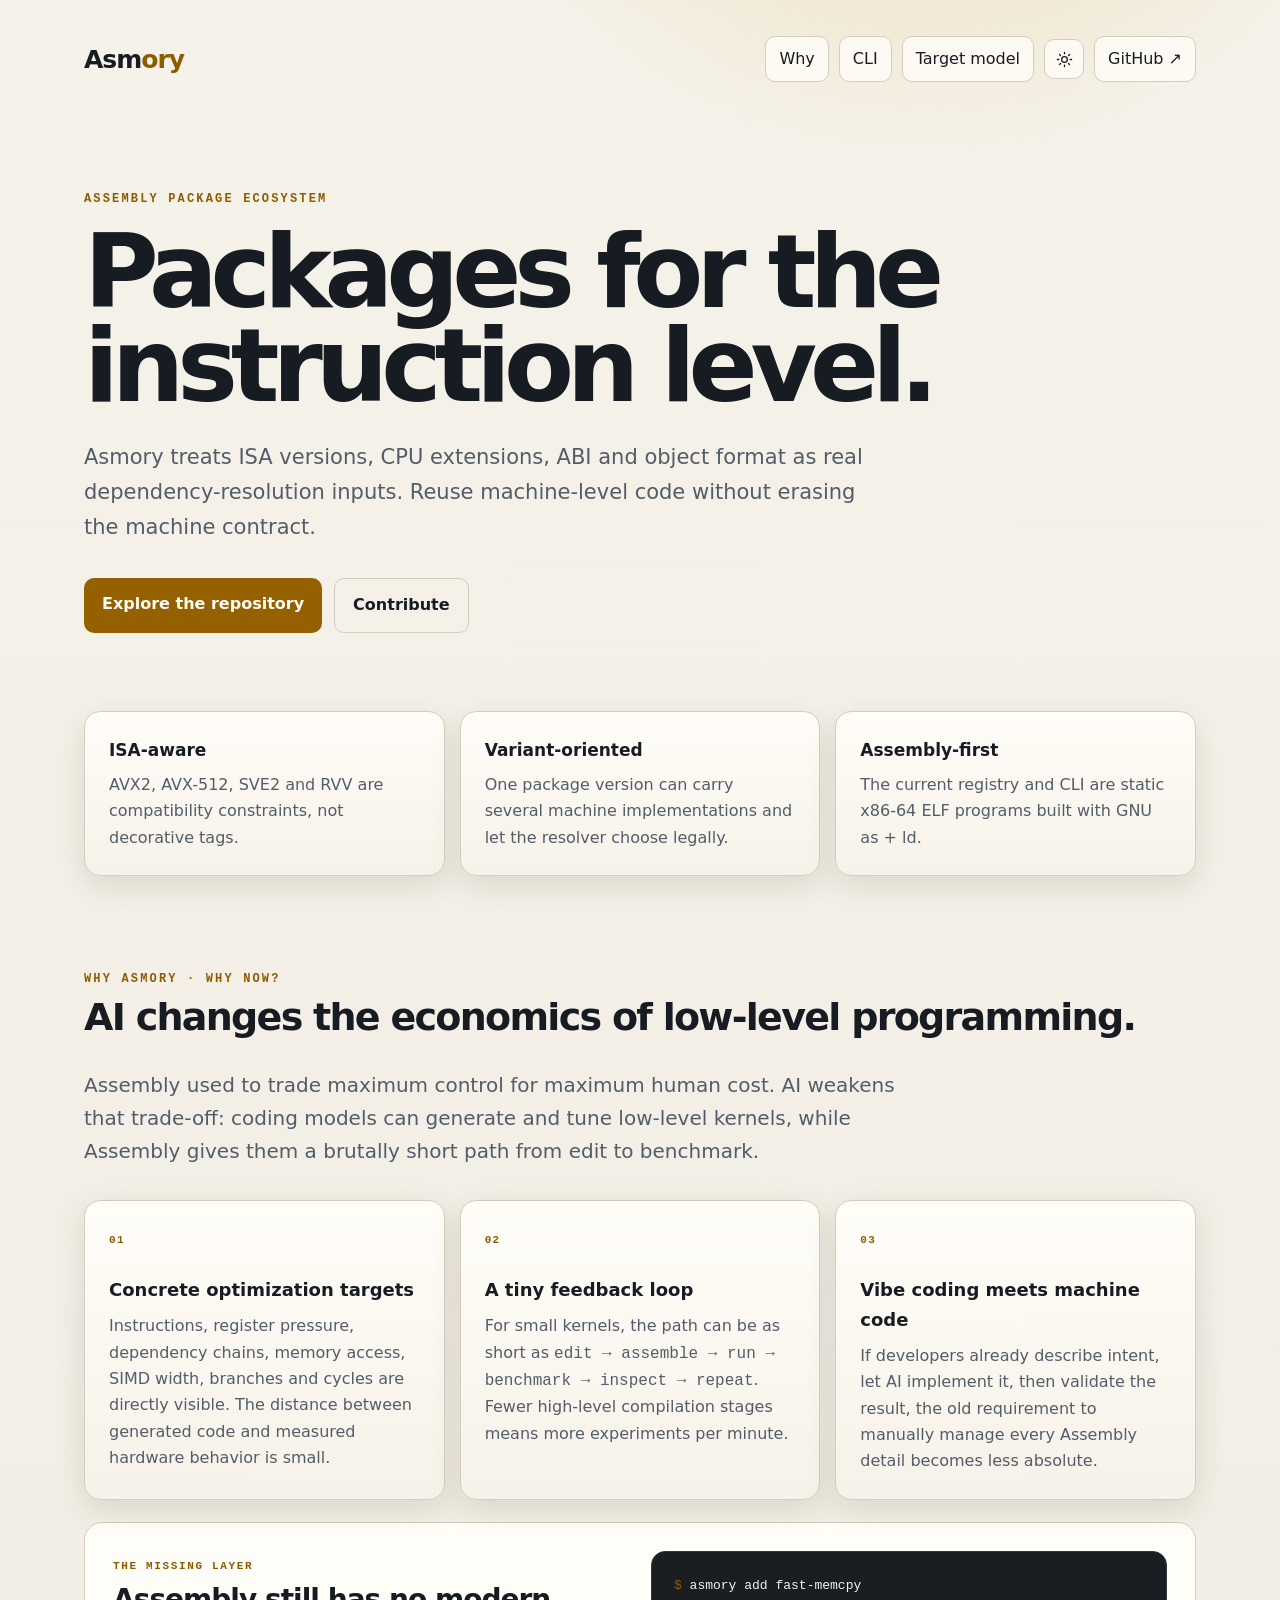
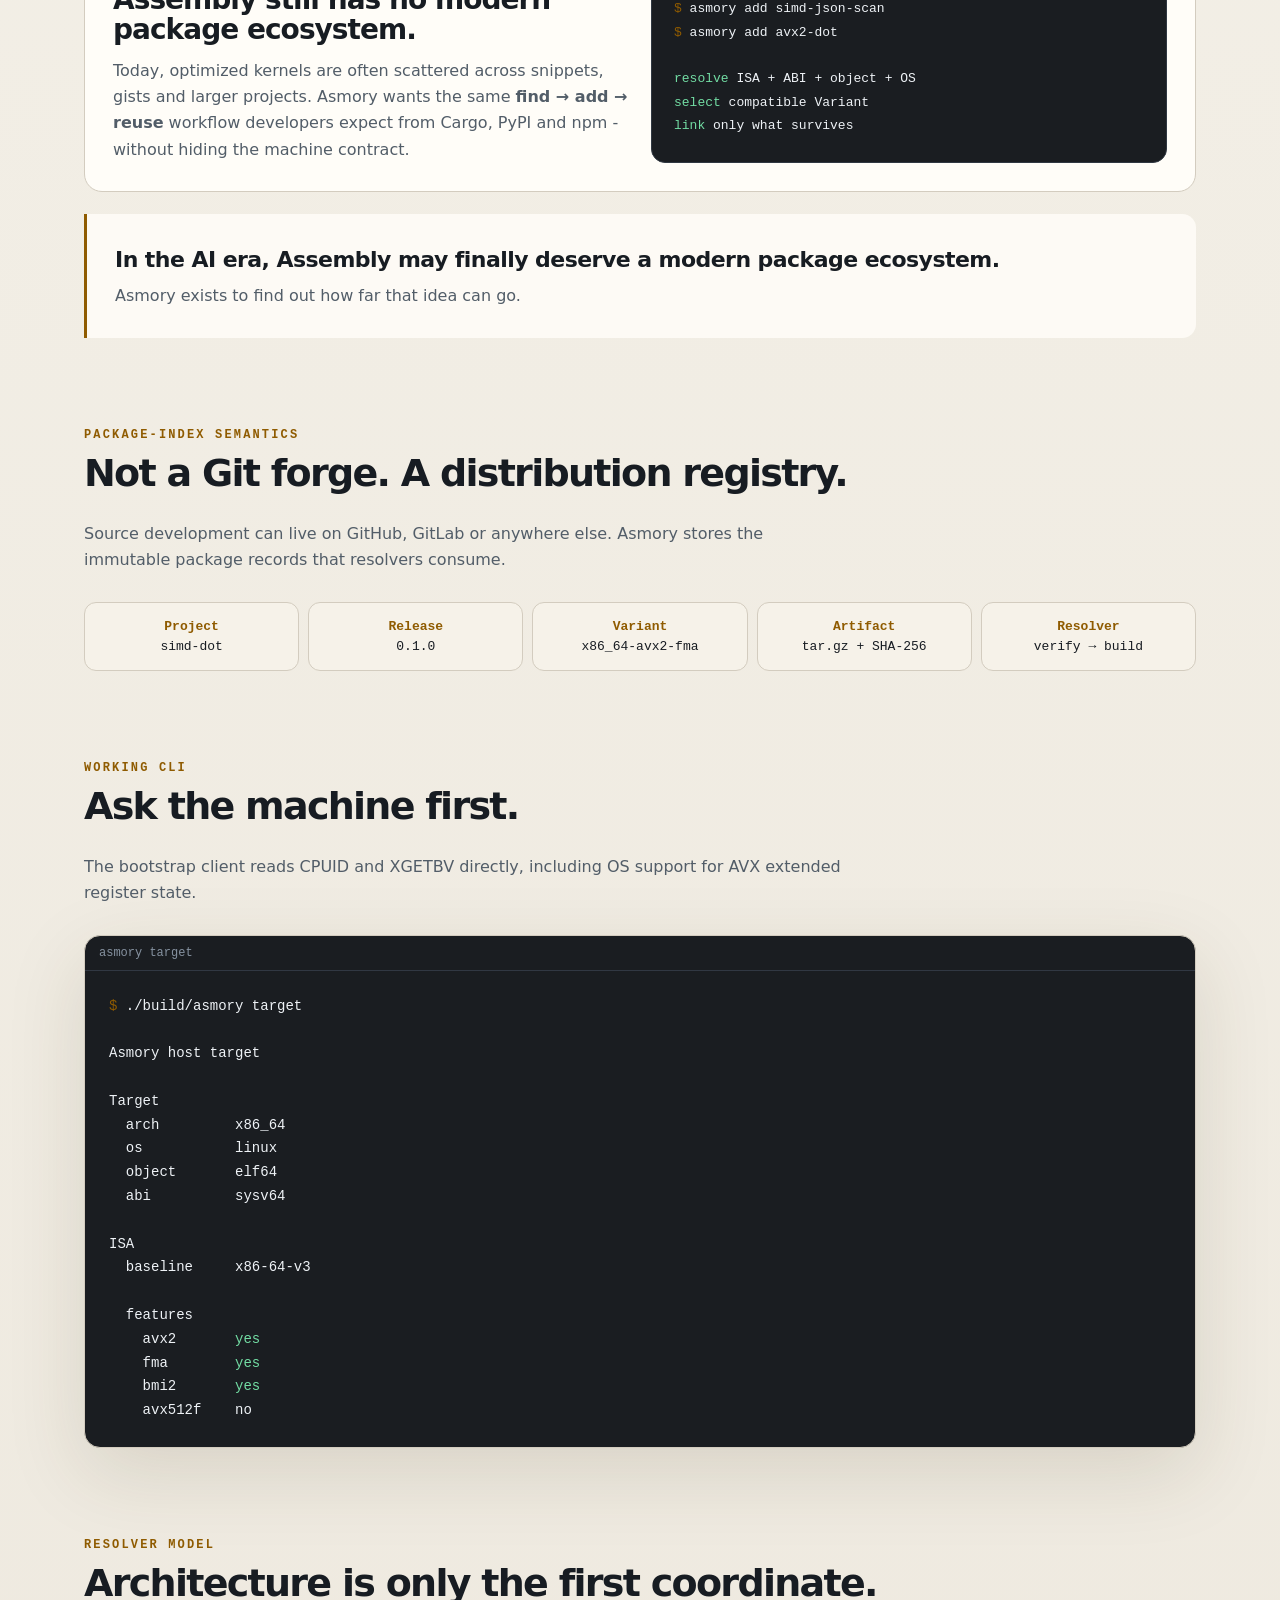
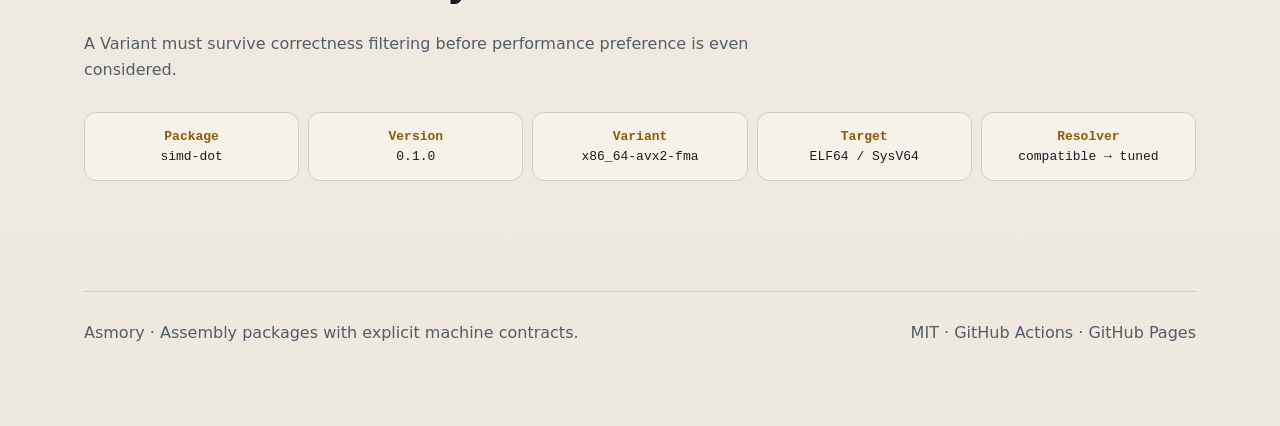
==== commit af7f6bb6: "feat: establish registry semantic and security model" ====
--- a/site/index.html
+++ b/site/index.html
@@ -93,6 +93,8 @@
 </section>
 
 
+<section class="section" id="registry-model"><div class="kicker">Package-index semantics</div><h2>Not a Git forge. A distribution registry.</h2><p>Source development can live on GitHub, GitLab or anywhere else. Asmory stores the immutable package records that resolvers consume.</p><div class="flow registry-flow"><div><b>Project</b>simd-dot</div><div><b>Release</b>0.1.0</div><div><b>Variant</b>x86_64-avx2-fma</div><div><b>Artifact</b>tar.gz + SHA-256</div><div><b>Resolver</b>verify → build</div></div></section>
+
 <section class="section" id="cli">
   <div class="kicker">Working CLI</div>
   <h2>Ask the machine first.</h2>
